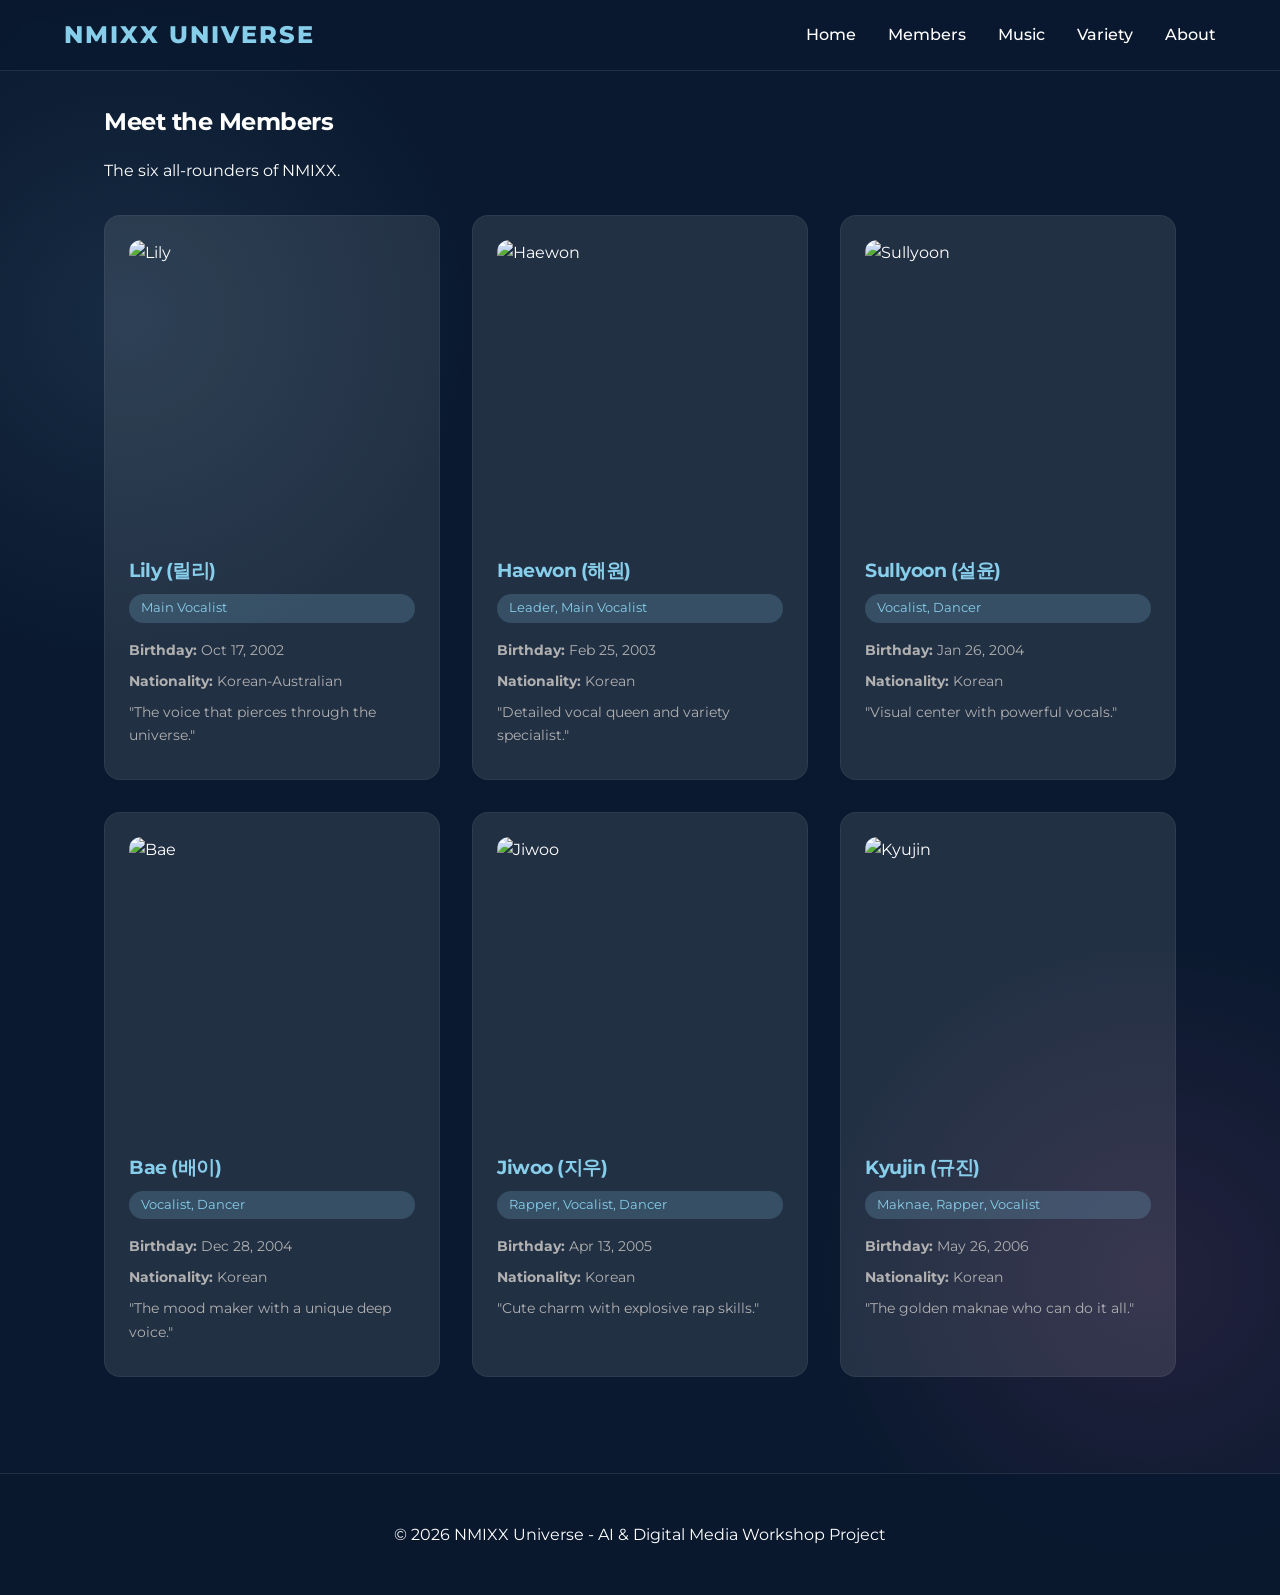
==== NMIXX_Universe/members.html @ aa0722b7 "Add files via upload" ====
<!DOCTYPE html>
<html lang="en">
<head>
    <meta charset="UTF-8">
    <meta name="viewport" content="width=device-width, initial-scale=1.0">
    <title>NMIXX Universe | Members</title>
    <link rel="stylesheet" href="style.css">
    <link href="https://fonts.googleapis.com/css2?family=Montserrat:wght@400;700;800&display=swap" rel="stylesheet">
</head>
<body>

    <header>
        <div class="logo">NMIXX UNIVERSE</div>
        <div class="menu-toggle">☰</div>
        <nav>
            <ul class="nav-links">
                <li><a href="index.html">Home</a></li>
                <li><a href="members.html" class="active">Members</a></li>
                <li><a href="music.html">Music</a></li>
                <li><a href="variety.html">Variety</a></li>
                <li><a href="about.html">About</a></li>
            </ul>
        </nav>
    </header>

    <main>
        <h2>Meet the Members</h2>
        <p>The six all-rounders of NMIXX.</p>
        
        <div class="grid-container">
            <!-- Lily -->
            <div class="card">
                <img src="https://placehold.co/300x300/87CEEB/FFF?text=Lily" alt="Lily">
                <h3>Lily (릴리)</h3>
                <span class="tag">Main Vocalist</span>
                <p><strong>Birthday:</strong> Oct 17, 2002</p>
                <p><strong>Nationality:</strong> Korean-Australian</p>
                <p>"The voice that pierces through the universe."</p>
            </div>

            <!-- Haewon -->
            <div class="card">
                <img src="https://placehold.co/300x300/87CEEB/FFF?text=Haewon" alt="Haewon">
                <h3>Haewon (해원)</h3>
                <span class="tag">Leader, Main Vocalist</span>
                <p><strong>Birthday:</strong> Feb 25, 2003</p>
                <p><strong>Nationality:</strong> Korean</p>
                <p>"Detailed vocal queen and variety specialist."</p>
            </div>

            <!-- Sullyoon -->
            <div class="card">
                <img src="https://placehold.co/300x300/87CEEB/FFF?text=Sullyoon" alt="Sullyoon">
                <h3>Sullyoon (설윤)</h3>
                <span class="tag">Vocalist, Dancer</span>
                <p><strong>Birthday:</strong> Jan 26, 2004</p>
                <p><strong>Nationality:</strong> Korean</p>
                <p>"Visual center with powerful vocals."</p>
            </div>

            <!-- Bae -->
            <div class="card">
                <img src="https://placehold.co/300x300/87CEEB/FFF?text=Bae" alt="Bae">
                <h3>Bae (배이)</h3>
                <span class="tag">Vocalist, Dancer</span>
                <p><strong>Birthday:</strong> Dec 28, 2004</p>
                <p><strong>Nationality:</strong> Korean</p>
                <p>"The mood maker with a unique deep voice."</p>
            </div>

            <!-- Jiwoo -->
            <div class="card">
                <img src="https://placehold.co/300x300/87CEEB/FFF?text=Jiwoo" alt="Jiwoo">
                <h3>Jiwoo (지우)</h3>
                <span class="tag">Rapper, Vocalist, Dancer</span>
                <p><strong>Birthday:</strong> Apr 13, 2005</p>
                <p><strong>Nationality:</strong> Korean</p>
                <p>"Cute charm with explosive rap skills."</p>
            </div>

            <!-- Kyujin -->
            <div class="card">
                <img src="https://placehold.co/300x300/87CEEB/FFF?text=Kyujin" alt="Kyujin">
                <h3>Kyujin (규진)</h3>
                <span class="tag">Maknae, Rapper, Vocalist</span>
                <p><strong>Birthday:</strong> May 26, 2006</p>
                <p><strong>Nationality:</strong> Korean</p>
                <p>"The golden maknae who can do it all."</p>
            </div>
        </div>
    </main>

    <footer>
        <p>&copy; 2026 NMIXX Universe - AI & Digital Media Workshop Project</p>
    </footer>

</body>
</html>
---- NMIXX_Universe/style.css ----
:root {
    --primary-color: #87CEEB; /* NMIXX Water Blue */
    --accent-color: #FF69B4; /* Hot Pink for contrast/mix */
    --bg-color: #0A192F; /* Deep Navy */
    --card-bg: rgba(255, 255, 255, 0.1); /* Glassmorphism */
    --text-color: #FFFFFF;
    --text-muted: #B0B0B0;
    --font-main: 'Montserrat', sans-serif;
    --border-radius: 16px;
    --transition: 0.3s ease;
}

* {
    margin: 0;
    padding: 0;
    box-sizing: border-box;
}

body {
    font-family: var(--font-main);
    background-color: var(--bg-color);
    color: var(--text-color);
    line-height: 1.6;
    background-image: radial-gradient(circle at 10% 20%, rgba(135, 206, 235, 0.1) 0%, transparent 20%),
                      radial-gradient(circle at 90% 80%, rgba(255, 105, 180, 0.1) 0%, transparent 20%);
    min-height: 100vh;
    display: flex;
    flex-direction: column;
}

/* Typography */
h1, h2, h3 {
    font-weight: 700;
    margin-bottom: 1rem;
    letter-spacing: -0.5px;
}

a {
    text-decoration: none;
    color: inherit;
    transition: var(--transition);
}

/* Header & Nav */
header {
    background: rgba(10, 25, 47, 0.85); /* Semi-transparent */
    backdrop-filter: blur(10px);
    padding: 1rem 5%;
    position: sticky;
    top: 0;
    z-index: 1000;
    display: flex;
    justify-content: space-between;
    align-items: center;
    border-bottom: 1px solid rgba(255, 255, 255, 0.1);
}

.logo {
    font-size: 1.5rem;
    font-weight: 800;
    color: var(--primary-color);
    letter-spacing: 2px;
}

nav ul {
    display: flex;
    list-style: none;
    gap: 2rem;
}

nav a {
    font-weight: 500;
    position: relative;
    padding: 0.5rem 0;
}

nav a::after {
    content: '';
    position: absolute;
    bottom: 0;
    left: 0;
    width: 0;
    height: 2px;
    background-color: var(--primary-color);
    transition: width 0.3s;
}

nav a:hover {
    color: var(--primary-color);
}

nav a:hover::after {
    width: 100%;
}

/* Mobile Nav Toggle (Hidden on Desktop) */
.menu-toggle {
    display: none;
    font-size: 1.5rem;
    cursor: pointer;
}

/* Main Content */
main {
    flex: 1; /* Pushes footer down */
    padding: 2rem 5%;
    max-width: 1200px;
    margin: 0 auto;
    width: 100%;
}

/* Hero Section (Index) */
.hero {
    height: 80vh;
    display: flex;
    flex-direction: column;
    justify-content: center;
    align-items: center;
    text-align: center;
    background: linear-gradient(rgba(10, 25, 47, 0.6), rgba(10, 25, 47, 0.6)), url('https://placehold.co/1920x1080/0A192F/87CEEB?text=NMIXX+Universe+Background') no-repeat center/cover;
    background-attachment: fixed;
    border-radius: var(--border-radius);
    margin-bottom: 3rem;
    padding: 2rem;
}

.hero h1 {
    font-size: 4rem;
    margin-bottom: 0.5rem;
    background: linear-gradient(45deg, var(--primary-color), var(--accent-color));
    -webkit-background-clip: text;
    -webkit-text-fill-color: transparent;
}

.hero p {
    font-size: 1.5rem;
    margin-bottom: 2rem;
    color: var(--text-muted);
}

.btn {
    padding: 1rem 2.5rem;
    background-color: var(--primary-color);
    color: var(--bg-color);
    border-radius: 50px;
    font-weight: 700;
    text-transform: uppercase;
    box-shadow: 0 4px 15px rgba(135, 206, 235, 0.4);
    display: inline-block;
}

.btn:hover {
    transform: translateY(-3px);
    box-shadow: 0 6px 20px rgba(135, 206, 235, 0.6);
    background-color: #fff;
    color: var(--primary-color);
}

/* Grid Layout (Members, Variety) */
.grid-container {
    display: grid;
    grid-template-columns: repeat(auto-fit, minmax(280px, 1fr));
    gap: 2rem;
    margin-top: 2rem;
}

/* Cards */
.card {
    background: var(--card-bg);
    border-radius: var(--border-radius);
    padding: 1.5rem;
    border: 1px solid rgba(255, 255, 255, 0.05);
    transition: var(--transition);
    display: flex;
    flex-direction: column;
}

.card:hover {
    transform: translateY(-5px);
    background: rgba(255, 255, 255, 0.15);
    border-color: var(--primary-color);
    box-shadow: 0 10px 30px rgba(0, 0, 0, 0.3);
}

.card img {
    width: 100%;
    height: 300px;
    object-fit: cover;
    border-radius: 12px;
    margin-bottom: 1rem;
}

.card h3 {
    color: var(--primary-color);
    margin-bottom: 0.5rem;
}

.card p {
    color: var(--text-muted);
    font-size: 0.9rem;
    margin-bottom: 0.5rem;
}

.card .tag {
    display: inline-block;
    padding: 0.25rem 0.75rem;
    background: rgba(135, 206, 235, 0.2);
    color: var(--primary-color);
    border-radius: 20px;
    font-size: 0.8rem;
    margin-bottom: 1rem;
}

/* Music Timeline / List */
.music-list {
    display: flex;
    flex-direction: column;
    gap: 3rem;
}

.music-item {
    display: flex;
    gap: 2rem;
    background: var(--card-bg);
    padding: 2rem;
    border-radius: var(--border-radius);
    align-items: center;
}

.music-item:nth-child(even) {
    flex-direction: row-reverse;
}

.music-info {
    flex: 1;
}

.music-video {
    flex: 1;
    aspect-ratio: 16/9;
}

.music-video iframe {
    width: 100%;
    height: 100%;
    border-radius: 12px;
}

/* Footer */
footer {
    background: rgba(10, 25, 47, 0.95);
    padding: 3rem 5%;
    margin-top: 4rem;
    text-align: center;
    border-top: 1px solid rgba(255, 255, 255, 0.1);
}

.social-links {
    margin: 1.5rem 0;
}

.social-links a {
    margin: 0 10px;
    font-size: 1.2rem;
    color: var(--text-muted);
}

.social-links a:hover {
    color: var(--primary-color);
}

/* Responsive Design */
@media (max-width: 768px) {
    .nav-links {
        display: none; /* Simplification for this assignment: hidden on mobile or needs JS toggle. sticking to CSS hover or stacked for purity */
    }
    
    /* Simple Mobile Nav Solution for CSS-only */
    nav ul {
        flex-direction: column;
        position: absolute;
        top: 60px;
        left: 0;
        width: 100%;
        background: var(--bg-color);
        padding: 1rem;
        gap: 1rem;
        text-align: center;
        display: none; /* Hidden by default */
    }

    /* Show nav when hovering header (hacky but works without JS) or just stack them */
    header:hover nav ul {
        display: flex;
        border-bottom: 1px solid var(--primary-color);
    }
    
    .menu-toggle {
        display: block;
    }
    
    .hero h1 {
        font-size: 2.5rem;
    }
    
    .music-item, .music-item:nth-child(even) {
        flex-direction: column;
    }
}
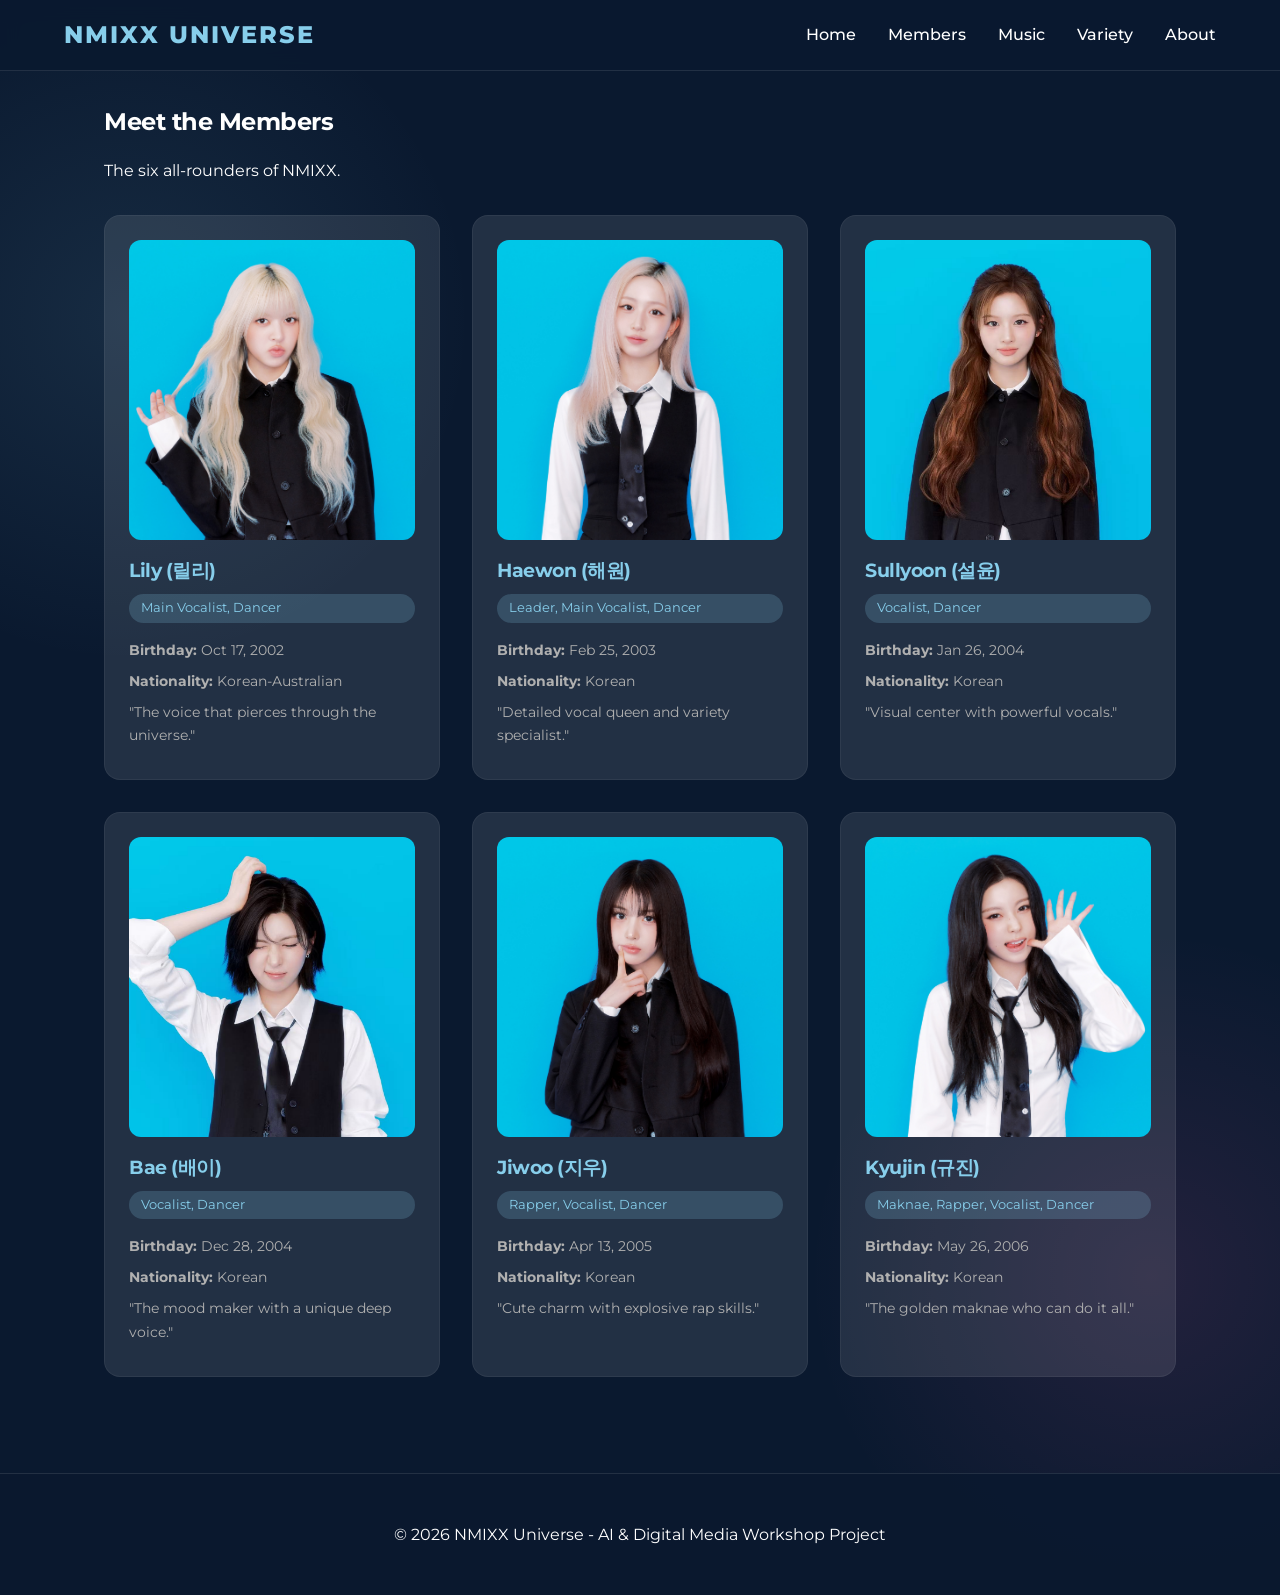
==== commit e6d27a3d: "Add files via upload" ====
--- a/NMIXX_Universe/members.html
+++ b/NMIXX_Universe/members.html
@@ -30,9 +30,9 @@
         <div class="grid-container">
             <!-- Lily -->
             <div class="card">
-                <img src="https://placehold.co/300x300/87CEEB/FFF?text=Lily" alt="Lily">
+                <img src="image/lily.jpg" alt="Lily">
                 <h3>Lily (릴리)</h3>
-                <span class="tag">Main Vocalist</span>
+                <span class="tag">Main Vocalist, Dancer</span>
                 <p><strong>Birthday:</strong> Oct 17, 2002</p>
                 <p><strong>Nationality:</strong> Korean-Australian</p>
                 <p>"The voice that pierces through the universe."</p>
@@ -40,9 +40,9 @@
 
             <!-- Haewon -->
             <div class="card">
-                <img src="https://placehold.co/300x300/87CEEB/FFF?text=Haewon" alt="Haewon">
+                <img src="image/haewon.jpg" alt="Haewon">
                 <h3>Haewon (해원)</h3>
-                <span class="tag">Leader, Main Vocalist</span>
+                <span class="tag">Leader, Main Vocalist, Dancer</span>
                 <p><strong>Birthday:</strong> Feb 25, 2003</p>
                 <p><strong>Nationality:</strong> Korean</p>
                 <p>"Detailed vocal queen and variety specialist."</p>
@@ -50,7 +50,7 @@
 
             <!-- Sullyoon -->
             <div class="card">
-                <img src="https://placehold.co/300x300/87CEEB/FFF?text=Sullyoon" alt="Sullyoon">
+                <img src="image/sullyoon.jpg" alt="Sullyoon">
                 <h3>Sullyoon (설윤)</h3>
                 <span class="tag">Vocalist, Dancer</span>
                 <p><strong>Birthday:</strong> Jan 26, 2004</p>
@@ -60,7 +60,7 @@
 
             <!-- Bae -->
             <div class="card">
-                <img src="https://placehold.co/300x300/87CEEB/FFF?text=Bae" alt="Bae">
+                <img src="image/bae.jpg" alt="Bae">
                 <h3>Bae (배이)</h3>
                 <span class="tag">Vocalist, Dancer</span>
                 <p><strong>Birthday:</strong> Dec 28, 2004</p>
@@ -70,7 +70,7 @@
 
             <!-- Jiwoo -->
             <div class="card">
-                <img src="https://placehold.co/300x300/87CEEB/FFF?text=Jiwoo" alt="Jiwoo">
+                <img src="image/jiwoo.jpg" alt="Jiwoo">
                 <h3>Jiwoo (지우)</h3>
                 <span class="tag">Rapper, Vocalist, Dancer</span>
                 <p><strong>Birthday:</strong> Apr 13, 2005</p>
@@ -80,9 +80,9 @@
 
             <!-- Kyujin -->
             <div class="card">
-                <img src="https://placehold.co/300x300/87CEEB/FFF?text=Kyujin" alt="Kyujin">
+                <img src="image/kyujin.jpg" alt="Kyujin">
                 <h3>Kyujin (규진)</h3>
-                <span class="tag">Maknae, Rapper, Vocalist</span>
+                <span class="tag">Maknae, Rapper, Vocalist, Dancer</span>
                 <p><strong>Birthday:</strong> May 26, 2006</p>
                 <p><strong>Nationality:</strong> Korean</p>
                 <p>"The golden maknae who can do it all."</p>
--- a/NMIXX_Universe/style.css
+++ b/NMIXX_Universe/style.css
@@ -117,7 +117,7 @@
     justify-content: center;
     align-items: center;
     text-align: center;
-    background: linear-gradient(rgba(10, 25, 47, 0.6), rgba(10, 25, 47, 0.6)), url('https://placehold.co/1920x1080/0A192F/87CEEB?text=NMIXX+Universe+Background') no-repeat center/cover;
+    background: linear-gradient(rgba(10, 25, 47, 0.6), rgba(10, 25, 47, 0.6)), url('image/background.jpg') no-repeat center/cover;
     background-attachment: fixed;
     border-radius: var(--border-radius);
     margin-bottom: 3rem;
@@ -225,18 +225,39 @@
     padding: 2rem;
     border-radius: var(--border-radius);
     align-items: center;
+    /* Glassmorphism enhancement */
+    border: 1px solid rgba(255, 255, 255, 0.08);
 }
 
 .music-item:nth-child(even) {
     flex-direction: row-reverse;
 }
 
+.music-cover {
+    flex: 0 0 200px;
+    display: flex;
+    justify-content: center;
+    align-items: center;
+}
+
+.music-cover img {
+    width: 100%;
+    height: auto;
+    border-radius: 12px;
+    box-shadow: 0 8px 32px rgba(0, 0, 0, 0.3);
+    transition: transform 0.4s cubic-bezier(0.175, 0.885, 0.32, 1.275);
+}
+
+.music-cover img:hover {
+    transform: scale(1.05) rotate(2deg);
+}
+
 .music-info {
     flex: 1;
 }
 
 .music-video {
-    flex: 1;
+    flex: 1.5;
     aspect-ratio: 16/9;
 }
 
@@ -244,7 +265,26 @@
     width: 100%;
     height: 100%;
     border-radius: 12px;
-}
+    box-shadow: 0 4px 20px rgba(0, 0, 0, 0.2);
+}
+
+@media (max-width: 900px) {
+    .music-item, .music-item:nth-child(even) {
+        flex-direction: column;
+        text-align: center;
+    }
+    
+    .music-cover {
+        flex: 0 0 auto;
+        width: 180px;
+        margin-bottom: 1rem;
+    }
+
+    .music-item {
+        padding: 1.5rem;
+    }
+}
+
 
 /* Footer */
 footer {
